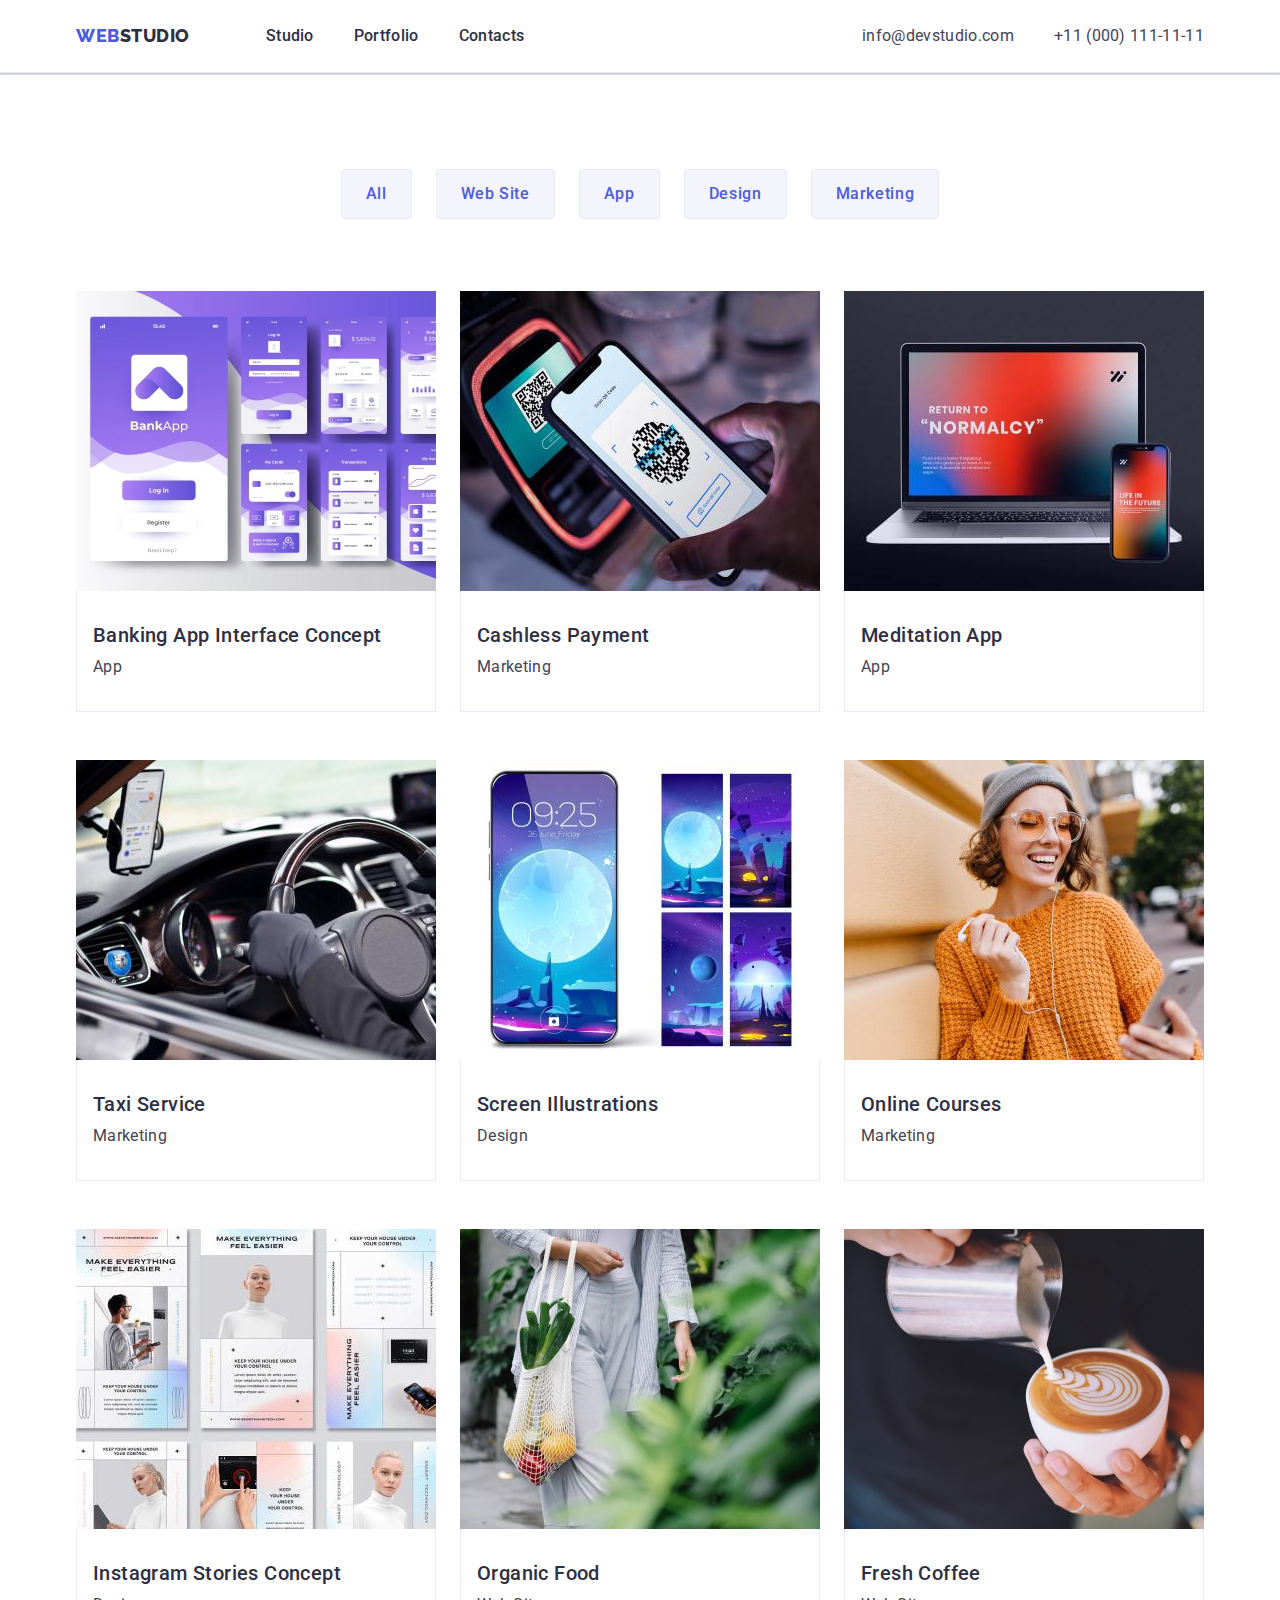
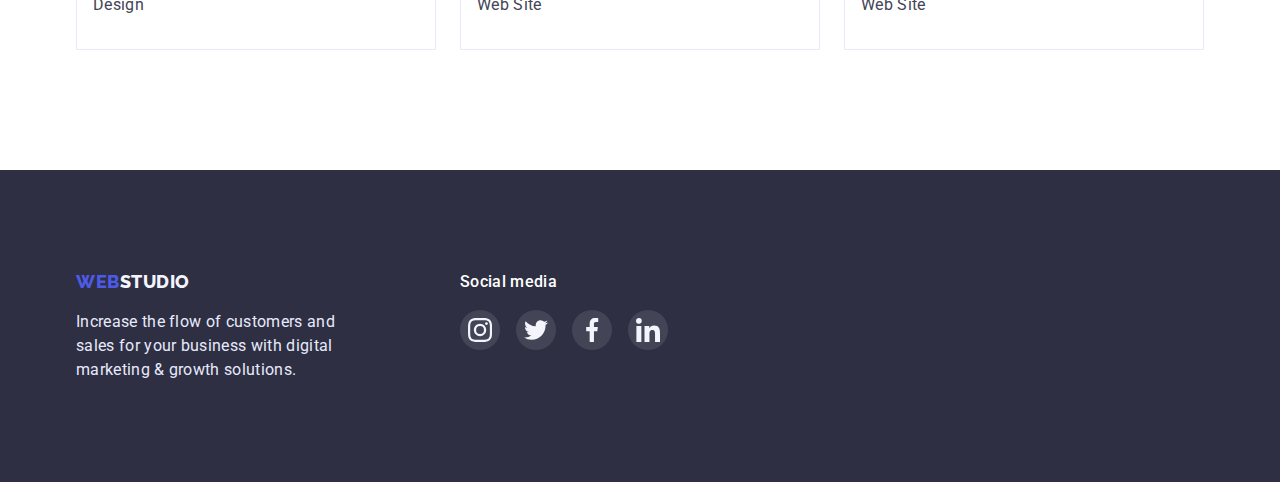
==== portfolio.html @ 2e8fc4ac "required" ====
<!DOCTYPE html>
<html lang="en">
  <head>
    <meta charset="UTF-8" />
    <meta http-equiv="X-UA-Compatible" content="IE=edge" />
    <meta name="viewport" content="width=device-width, initial-scale=1.0" />
    <title>Portfolio</title>

    <link rel="preconnect" href="https://fonts.googleapis.com" />
    <link rel="preconnect" href="https://fonts.gstatic.com" crossorigin />
    <link
      href="https://fonts.googleapis.com/css2?family=Raleway:wght@800&family=Roboto:wght@400;500;700;900&display=swap"
      rel="stylesheet"
    />
    <link
      rel="stylesheet"
      href="https://cdnjs.cloudflare.com/ajax/libs/modern-normalize/1.1.0/modern-normalize.min.css"
    />
    <link rel="stylesheet" href="./css/styles.css" />
  </head>
  <body>
    <!-- Шапка -->
    <header class="header header-box">
      <div class="container header-main">
        <nav class="nav-box">
          <a href="./index.html" class="header-logo link"
            >Web<span class="logo-item-studio">Studio</span></a
          >

          <ul class="nav-list list">
            <li class="nav-list-item">
              <a href="./index.html" class="nav-item link">Studio</a>
            </li>
            <li class="nav-list-item">
              <a href="./portfolio.html" class="nav-item link">Portfolio</a>
            </li>
            <li class="nav-list-item">
              <a href="" class="nav-item link">Contacts</a>
            </li>
          </ul>
        </nav>

        <!-- Контактна інформація -->
        <address class="address">
          <ul class="address-list list">
            <li class="address-item">
              <a href="mailto:info@devstudio.com" class="address-mail link"
                >info@devstudio.com</a
              >
            </li>
            <li class="address-item">
              <a href="tel:+110001111111" class="address-mail link"
                >+11 (000) 111-11-11</a
              >
            </li>
          </ul>
        </address>
      </div>
    </header>
    <!-- main -->
    <main>
      <section class="portfolio-section section">
        <h1 hidden class="values-title">Our work</h1>
        <!-- list battons -->
        <div class="container">
          <ul class="portfolio-btn-list list">
            <li class="portfolio-btn-item">
              <button type="button" class="portfolio-btn">All</button>
            </li>

            <li class="portfolio-btn-item">
              <button type="button" class="portfolio-btn">Web Site</button>
            </li>
            <li class="portfolio-btn-item">
              <button type="button" class="portfolio-btn">App</button>
            </li>
            <li class="portfolio-btn-item">
              <button type="button" class="portfolio-btn">Design</button>
            </li>
            <li class="portfolio-btn-item">
              <button type="button" class="portfolio-btn">Marketing</button>
            </li>
          </ul>

          <!-- list links -->
          <ul class="projects-list list">
            <li class="projects-list-item">
              <a href="#" class="projects-list-link link"
                ><img
                  src="./images-portfolio/image-bankingapp.jpg"
                  alt="link our work"
                  width="360"
                  height="300"
                />
                <div class="project-item-text">
                  <h2 class="project-link-title">
                    Banking App Interface Concept
                  </h2>
                  <p class="projects-link-text">App</p>
                </div>
              </a>
            </li>
            <li class="projects-list-item">
              <a href="#" class="projects-list-link link"
                ><img
                  src="./images-portfolio/image2.jpg"
                  alt="link our work"
                  width="360"
                  height="300"
                />
                <div class="project-item-text">
                  <h2 class="project-link-title">Cashless Payment</h2>
                  <p class="projects-link-text">Marketing</p>
                </div>
              </a>
            </li>
            <li class="projects-list-item">
              <a href="#" class="projects-list-link link"
                ><img
                  src="./images-portfolio/image3.jpg"
                  alt="link our work"
                  width="360"
                  height="300"
                />
                <div class="project-item-text">
                  <h2 class="project-link-title">Meditation App</h2>
                  <p class="projects-link-text">App</p>
                </div>
              </a>
            </li>
            <li class="projects-list-item">
              <a href="#" class="projects-list-link link"
                ><img
                  src="./images-portfolio/image4.jpg"
                  alt="link our work"
                  width="360"
                  height="300"
                />
                <div class="project-item-text">
                  <h2 class="project-link-title">Taxi Service</h2>
                  <p class="projects-link-text">Marketing</p>
                </div>
              </a>
            </li>
            <li class="projects-list-item">
              <a href="#" class="projects-list-link link"
                ><img
                  src="./images-portfolio/image5.jpg"
                  alt="link our work"
                  width="360"
                  height="300"
                />
                <div class="project-item-text">
                  <h2 class="project-link-title">Screen Illustrations</h2>
                  <p class="projects-link-text">Design</p>
                </div>
              </a>
            </li>
            <li class="projects-list-item">
              <a href="#" class="projects-list-link link"
                ><img
                  src="./images-portfolio/image6.jpg"
                  alt="link our work"
                  width="360"
                  height="300"
                />
                <div class="project-item-text">
                  <h2 class="project-link-title">Online Courses</h2>
                  <p class="projects-link-text">Marketing</p>
                </div>
              </a>
            </li>
            <li class="projects-list-item">
              <a href="#" class="projects-list-link link"
                ><img
                  src="./images-portfolio/image7.jpg"
                  alt="link our work"
                  width="360"
                  height="300"
                />
                <div class="project-item-text">
                  <h2 class="project-link-title">Instagram Stories Concept</h2>
                  <p class="projects-link-text">Design</p>
                </div>
              </a>
            </li>
            <li class="projects-list-item">
              <a href="#" class="projects-list-link link"
                ><img
                  src="./images-portfolio/image8.jpg"
                  alt="link our work"
                  width="360"
                  height="300"
                />
                <div class="project-item-text">
                  <h2 class="project-link-title">Organic Food</h2>
                  <p class="projects-link-text">Web Site</p>
                </div>
              </a>
            </li>
            <li class="projects-list-item">
              <a href="#" class="projects-list-link link"
                ><img
                  src="./images-portfolio/image9.jpg"
                  alt="link our work"
                  width="360"
                  height="300"
                />
                <div class="project-item-text">
                  <h2 class="project-link-title">Fresh Coffee</h2>
                  <p class="projects-link-text">Web Site</p>
                </div>
              </a>
            </li>
          </ul>
        </div>
      </section>
    </main>

    <!-- Footer -->
    <footer class="footer">
      <div class="container footer-container">
        <div class="footer-box">
          <a href="./index.html" class="header-logo link footer-logo"
            >Web<span class="logo-footer-studio">Studio</span></a
          >

          <p class="footer-text">
            Increase the flow of customers and sales for your business with
            digital marketing & growth solutions.
          </p>
        </div>
        <div class="footer-box-item">
          <h2 class="social-media-title">Social media</h2>
          <ul class="social-media-list list">
            <li class="icons-item">
              <a href="#" class="team-link-icon link social-media-icons"
                ><svg width="24px" height="24px">
                  <use
                    href="./images/icons.svg#icon-instagram"
                    class="team-icon-body"
                  ></use></svg
              ></a>
            </li>
            <li class="icons-item">
              <a href="#" class="team-link-icon link social-media-icons"
                ><svg width="24px" height="24px">
                  <use
                    href="./images/icons.svg#icon-twitter"
                    class="team-icon-body"
                  ></use></svg
              ></a>
            </li>
            <li class="icons-item">
              <a href="#" class="team-link-icon link social-media-icons"
                ><svg width="24px" height="24px">
                  <use
                    href="./images/icons.svg#icon-facebook"
                    class="team-icon-body"
                  ></use></svg
              ></a>
            </li>
            <li class="icons-item">
              <a href="#" class="team-link-icon link social-media-icons"
                ><svg width="24px" height="24px">
                  <use
                    href="./images/icons.svg#icon-linkedin"
                    class="team-icon-body"
                  ></use></svg
              ></a>
            </li>
          </ul>
        </div>
      </div>
    </footer>
  </body>
</html>
---- css/styles.css ----
:root {
  --text-color: #434455;
  --dark-text: #2e2f42;
  --primary-brand: #4d5ae5;
  --accent-text: #e7e9fc;
  --presed-state: #404bbf;
  --success-text: #31d0aa;
  --subtle-text: #8e8f99;
  --light-text: #f4f4fd;
  --modal-overlay: rgba(46, 47, 66, 0.4);
  --hero-background: rgba(46, 47, 66, 0.7);
}

p,
h1,
h2,
h3,
h4,
h5,
h6 {
  margin: 0;
}

ul {
  padding-left: 0;
  margin: 0;
}

/* Body */
body {
  font-family: "Roboto", sans-serif;
  font-size: 16px;
  color: var(--text-color);
  background-color: #ffffff;
}

.section {
  padding-top: 120px;
  padding-bottom: 120px;
}

.list {
  list-style: none;
}
.link {
  text-decoration: none;
}

.container {
  width: 1158px;
  padding-right: 15px;
  padding-left: 15px;

  margin-right: auto;
  margin-left: auto;
}

/* Header */

.header {
  padding-top: 24px;
  padding-bottom: 24px;
  border-bottom: 1px solid var(--accent-text);
  box-shadow: 0px 2px 1px rgba(46, 47, 66, 0.08),
  0px 1px 1px rgba(46, 47, 66, 0.16), 0px 1px 6px rgba(46, 47, 66, 0.08);
}

.header-main {
  display: flex;

  align-items: center;
}

.nav-box {
  display: flex;
}

/* logo */
.header-logo {
  margin-right: 76px;

  font-family: "Raleway", sans-serif;
  font-style: normal;
  font-weight: 800;
  font-size: 18px;
  line-height: 1.33;
  color: var(--primary-brand);
  letter-spacing: 0.03em;
  text-transform: uppercase;
}

.logo-item-studio {
  color: var(--dark-text);
}

/* nav */
.nav-list {
  display: flex;
}

.nav-list-item:not(:last-child) {
  margin-right: 40px;
}

.nav-item {
  color: var(--dark-text);
  font-style: normal;
  font-weight: 500;

  line-height: 1.5;
  letter-spacing: 0.02em;
}
.nav-item:hover,
.nav-item:focus {
  color: var(--presed-state);
}
/* Contact information */
.address {
  margin-left: auto;

  font-style: normal;
}
.address-list {
  display: flex;
}

.address-item:not(:last-child) {
  margin-right: 40px;
}

.address-mail {
  color: var(--text-color);
  font-size: 16px;
  line-height: 1.5;
  letter-spacing: 0.02em;
}
.address-mail:hover,
.address-mail:focus {
  color: var(--presed-state);
}
.address-tel {
  color: var(--text-color);
  font-size: 16px;
  line-height: 1.5;
  letter-spacing: 0.02em;
}
.address-tel:hover,
.address-tel:focus {
  color: var(--presed-state);
}

/* Start Index.html main */

/* Hero page */
.hero {
  padding-bottom: 188px;
  padding-top: 188px;
  text-align: center;
  
  background-color: var(--dark-text);
  max-width: 1440px;
 
  margin-right: auto;
  margin-left: auto;
  background-image: linear-gradient(
      var(--hero-background),
      var(--hero-background)
    ),
    url(../images/people-office.jpg);
  /* /* background-image: url(../images/people-office\ 1.jpg); */
  background-repeat: no-repeat;
  background-position: center;
  background-size: cover;
}

.hero-title {
  width: 496px;
  color: #ffffff;
  font-style: normal;
  font-weight: 700;
  font-size: 56px;
  line-height: 1.07;

  letter-spacing: 0.02em;
  margin: 0 auto;
}
.hero-btn {
  margin-top: 48px;
  padding: 16px 32px;
  border-color: transparent;
  min-width: 169px;

  border: 0;
  border-radius: 4px;
  cursor: pointer;
  box-shadow: 0px 4px 4px rgba(0, 0, 0, 0.15);
  font-size: 16px;
  color: #ffffff;
  font-style: normal;
  font-weight: 500;

  line-height: 1.5;

  letter-spacing: 0.04em;
  background-color: var(--primary-brand);
}
.hero-btn:hover,
.hero-btn:focus {
  background-color: #404bbf;
}
/* values of company (section 1) */

.values-list {
  display: flex;
 
  gap: 24px;
}

.values-item {
  flex-basis: calc((100%-72px)/4);
}

.values-icon {
  display: flex;
  align-items: center;
  justify-content: center;
  width: 264px;
  height: 112px;
  border-radius: 4px;
  background-color: var(--light-text);
 
}

.values-title {
  position: absolute;
  word-spacing: nowrap;
  width: 1px;
  height: 1px;
  overflow: hidden;
  border: 0;
  padding: 0;
  clip: rect(0 0 0 0);
  clip-path: inset(50%);
  margin: -1px;

}

.values-list {
  display: flex;
  gap: 24px;
}



.values-item-title {
margin-top: 8px;
margin-bottom: 8px;
}

.secondary-title {
  color: var(--dark-text);
  font-style: normal;
  font-weight: 500;
  font-size: 20px;
  line-height: 1.2;
  letter-spacing: 0.02em;
}

.values-item-text {
  line-height: 1.5;
  letter-spacing: 0.02em;
}
/* Work section 2 */
.work {
  padding-top: 0;
}

.work-title {
  margin-bottom: 72px;
}

.primary-title {
  color: var(--dark-text);
  font-style: normal;
  font-weight: 700;
  font-size: 36px;
  line-height: 1.11;
  text-align: center;
  letter-spacing: 0.02em;
  text-transform: capitalize;
}
img {
  display: block;
}

.work-list {
  display: flex;
  padding: 0;
}

.work-item:not(:last-child) {
  margin-right: 24px;
}
/* Our Team */
.team {
  background-color: var(--light-text);
}

.team-title {
  margin-bottom: 72px;
}

.team-list {
  display: flex;
}

.team-item {
  background-color: #ffffff;
  flex-direction: column;
  justify-content: center;
  align-items: center;

  gap: 32px;
  box-shadow: 0px 1px 6px rgba(46, 47, 66, 0.08),
    0px 1px 1px rgba(46, 47, 66, 0.16), 0px 2px 1px rgba(46, 47, 66, 0.08);
  border-radius: 0px 0px 4px 4px;
}

.team-item:not(:last-child) {
  margin-right: 24px;
}

.team-card {
  padding: 32px 16px;
}

.team-card-title {
  color: var(--dark-text);
  font-style: normal;
  font-weight: 500;
  font-size: 20px;
  line-height: 1.2;
  text-align: center;
  letter-spacing: 0.02em;
  margin-bottom: 8px;
  
}

.team-card-text {
  line-height: 1.5;
  text-align: center;
  letter-spacing: 0.02em;
  margin-bottom: 8px;
}

.icons-list {
  display: flex;
  justify-content: center;
  gap: 24px;
}

.team-link-icon {
  width: 40px;
  height: 40px;
  border-radius: 50%;
  background-color: var(--primary-brand);
  display: flex;
  align-items: center;
  justify-content: center;
}

.team-link-icon:hover,
.team-link-icon:focus {
  background-color: var(--presed-state);
}

.icons-item {
  border-radius: 50%;
}

.icons-body {
  width: 16px;
  height: 16px;
}

/**------Customers-------**/
.customers-title {
  margin-bottom: 72px;
}

.customers-list {
  display: flex;
  gap: 24px;
}

.customers-link {
  display: flex;
  justify-content: center;
  align-items: center;
  border: 1px solid #8e8f99;
  border-radius: 4px;
  width: 168px;
  height: 88px;
  padding: 16px 32px;
  fill: var(--subtle-text);
}
.customers-link:hover,
.customers-link:focus {
  border-color: var(--presed-state);
  fill: var(--presed-state);
}

.customers-body {
  width: 104px;
  height: 56px;
}

/* Finish Index.html main */

/* Footer */
.footer {
  background-color: #2e2f42;
  padding-top: 100px;
  padding-bottom: 100px;
}

.footer-container {
  display: flex;
  gap: 120px;
}
.footer-box {

  width: 264px;

}

.footer-logo {
  margin: 0;
}

.footer-text {
margin-top: 16px;
  color: var(--accent-text);
  line-height: 1.5;
  letter-spacing: 0.02em;
}
.logo-footer-studio {
  line-height: 1.17;
  color: var(--light-text);
}

.footer-box-item {
  width: 208px;
  height: 80px;
}

.social-media-title {
  font-weight: 500;
  font-style: normal;
  font-size: 16px;
  line-height: 1.5;
  letter-spacing: 0.02em;
  color: #ffffff;
  margin-bottom: 16px;
}

.social-media-list {
  display: flex;
  justify-content: center;
  gap: 16px;
}
.social-media-icons {
  background-color: var(--text-color);
}

.social-media-icons:hover,
.social-media-icons:focus {
  background-color: var(--success-text);
}

/* Portfolio */

.header-box {
  border-bottom: 1px solid #e7e9fc;
 
}

/* Main */
.portfolio-section {
  padding-top: 96px;
}
/* Buttons list */

.portfolio-btn-list {
  display: flex;
  flex-direction: row;

  justify-content: center;
  padding: 0px;
  gap: 24px;
}

.portfolio-btn {
  padding: 12px 24px;
  min-width: 69px;
  background-color: var(--light-text);
  color: var(--primary-brand);
  font-family: "Roboto", sans-serif;
  font-style: normal;
  font-weight: 500;
  font-size: 16px;
  line-height: 1.5;

  text-align: center;
  letter-spacing: 0.04em;
  cursor: pointer;

  border: 1px solid var(--accent-text);
  
border-radius: 4px;
border-radius: 4px;

  border-radius: 4px;

}
.portfolio-btn:hover,
.portfolio-btn:focus {
  background-color: var(--presed-state);
  color: #ffffff;
  border-color: transparent;
  box-shadow: 0px 3px 1px rgba(0, 0, 0, 0.1), 0px 2px 1px rgba(0, 0, 0, 0.08),
    0px 2px 2px rgba(0, 0, 0, 0.12);
}

/* examples works */
.projects-list {
  display: flex;
  flex-wrap: wrap;

  gap: 48px 24px;
  margin-top: 72px;
}

.projects-list-link {
display: block;
}

.projects-list-link:hover,
.projects-list-link:focus {
  box-shadow: 0px 1px 6px rgba(46, 47, 66, 0.08), 0px 1px 1px rgba(46, 47, 66, 0.16), 0px 2px 1px rgba(46, 47, 66, 0.08);
}

.project-list-item {
  width: calc((100% - 24px * 2) / 3);
}


.project-link-title {
  color: var(--dark-text);
  font-family: "Roboto";
  font-style: normal;
  font-weight: 500;
  font-size: 20px;
  line-height: 1.2;
  letter-spacing: 0.02em;

  margin-bottom: 8px;
}

.projects-link-text {
  color: var(--text-color);
  line-height: 1.5;
  letter-spacing: 0.02em;
}
.project-item-text {
  padding: 32px 16px;

  border: 1px solid var(--accent-text);
  border-top: none;
}
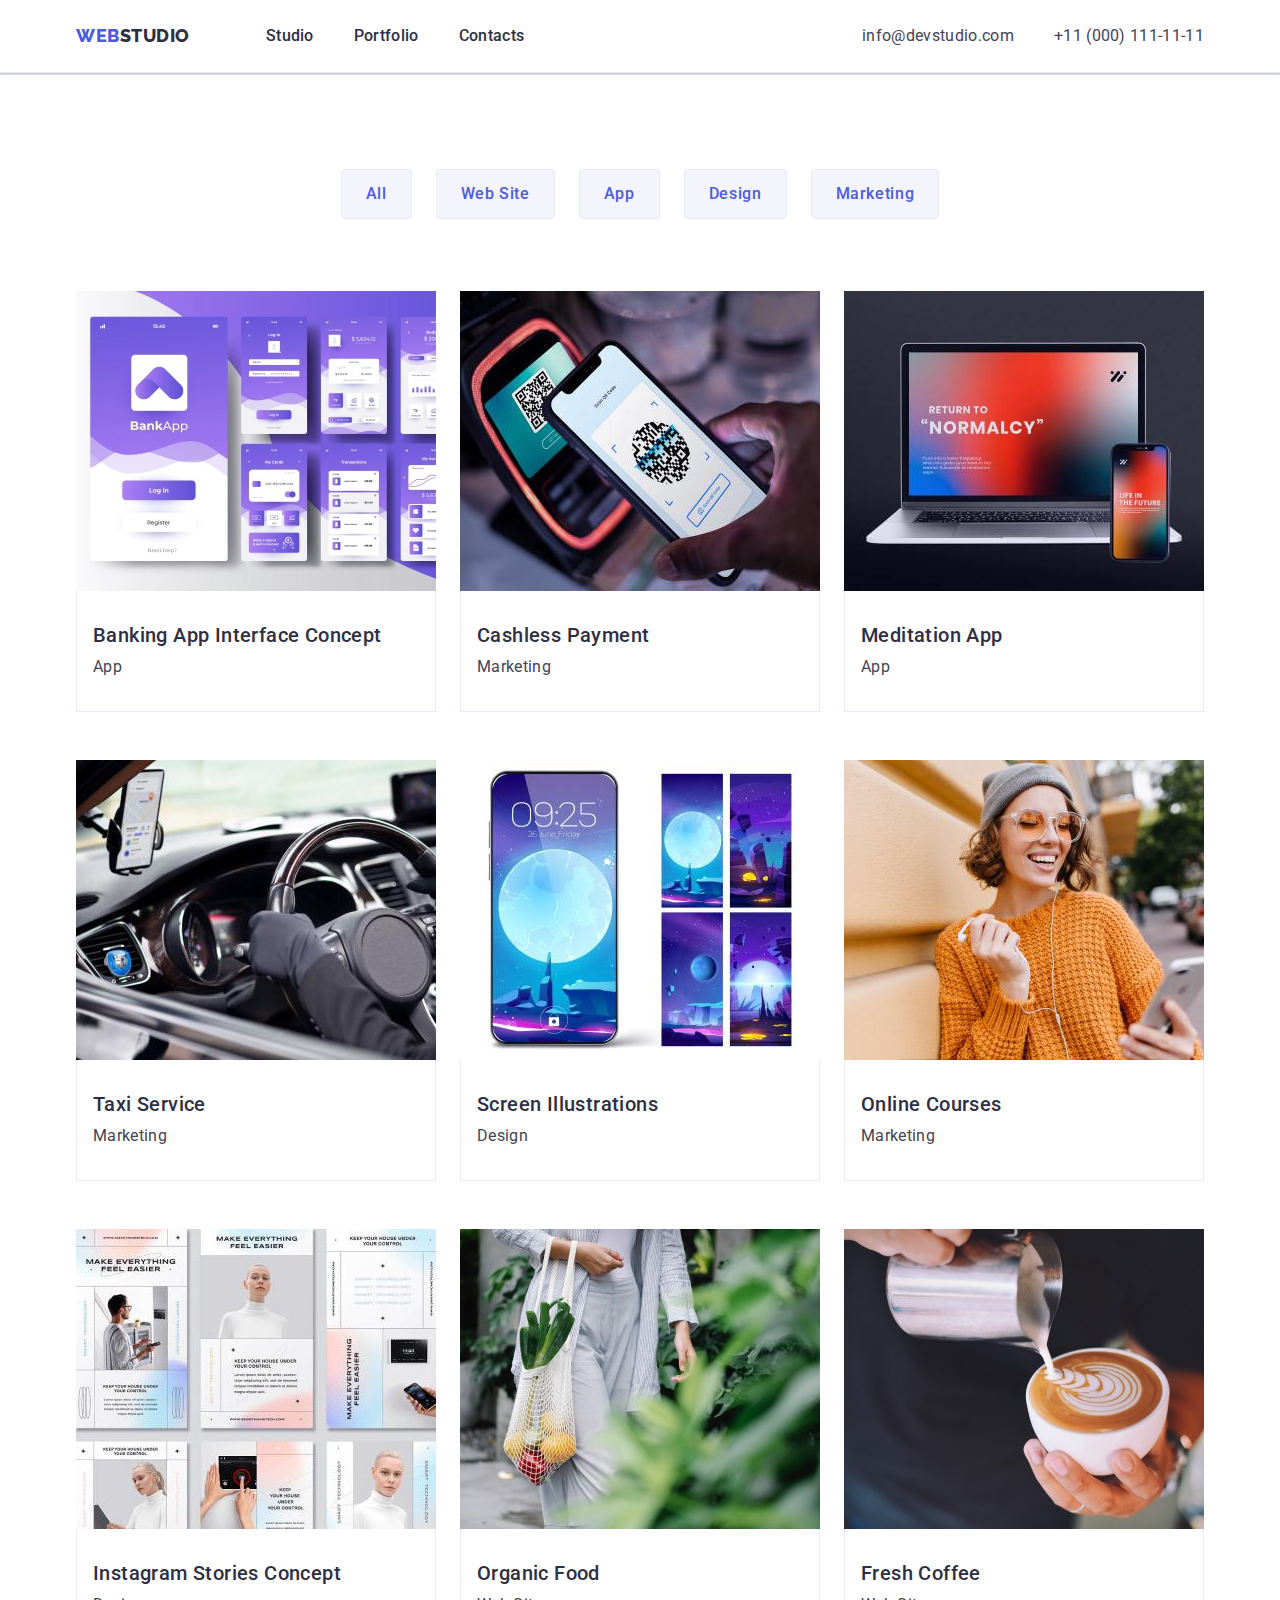
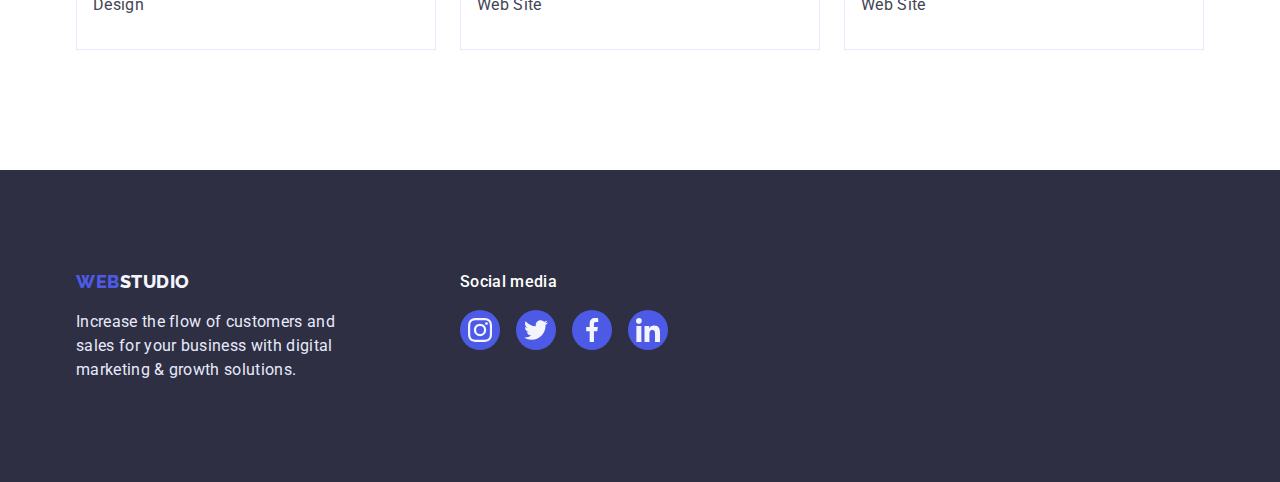
==== commit e2d46562: "HW5" ====
--- a/portfolio.html
+++ b/portfolio.html
@@ -85,13 +85,22 @@
           <!-- list links -->
           <ul class="projects-list list">
             <li class="projects-list-item">
-              <a href="#" class="projects-list-link link"
-                ><img
-                  src="./images-portfolio/image-bankingapp.jpg"
-                  alt="link our work"
-                  width="360"
-                  height="300"
-                />
+              <a href="#" class="projects-list-link link">
+                <div class="foto-block">
+                  <img
+                    src="./images-portfolio/image-bankingapp.jpg"
+                    alt="link our work"
+                    width="360"
+                    height="300"
+                  />
+                  <div class="style-text-box">
+                    <p class="style-text">
+                      14 Stylish and User-Friendly App Design Concepts · Task
+                      Manager App · Calorie Tracker App · Exotic Fruit Ecommerce
+                      App · Cloud Storage App
+                    </p>
+                  </div>
+                </div>
                 <div class="project-item-text">
                   <h2 class="project-link-title">
                     Banking App Interface Concept
@@ -102,12 +111,21 @@
             </li>
             <li class="projects-list-item">
               <a href="#" class="projects-list-link link"
-                ><img
-                  src="./images-portfolio/image2.jpg"
-                  alt="link our work"
-                  width="360"
-                  height="300"
-                />
+                ><div class="foto-block">
+                  <img
+                    src="./images-portfolio/image2.jpg"
+                    alt="link our work"
+                    width="360"
+                    height="300"
+                  />
+                  <div class="style-text-box">
+                    <p class="style-text">
+                      14 Stylish and User-Friendly App Design Concepts · Task
+                      Manager App · Calorie Tracker App · Exotic Fruit Ecommerce
+                      App · Cloud Storage App
+                    </p>
+                  </div>
+                </div>
                 <div class="project-item-text">
                   <h2 class="project-link-title">Cashless Payment</h2>
                   <p class="projects-link-text">Marketing</p>
@@ -116,12 +134,21 @@
             </li>
             <li class="projects-list-item">
               <a href="#" class="projects-list-link link"
-                ><img
-                  src="./images-portfolio/image3.jpg"
-                  alt="link our work"
-                  width="360"
-                  height="300"
-                />
+                ><div class="foto-block">
+                  <img
+                    src="./images-portfolio/image3.jpg"
+                    alt="link our work"
+                    width="360"
+                    height="300"
+                  />
+                  <div class="style-text-box">
+                    <p class="style-text">
+                      14 Stylish and User-Friendly App Design Concepts · Task
+                      Manager App · Calorie Tracker App · Exotic Fruit Ecommerce
+                      App · Cloud Storage App
+                    </p>
+                  </div>
+                </div>
                 <div class="project-item-text">
                   <h2 class="project-link-title">Meditation App</h2>
                   <p class="projects-link-text">App</p>
@@ -130,12 +157,21 @@
             </li>
             <li class="projects-list-item">
               <a href="#" class="projects-list-link link"
-                ><img
-                  src="./images-portfolio/image4.jpg"
-                  alt="link our work"
-                  width="360"
-                  height="300"
-                />
+                ><div class="foto-block">
+                  <img
+                    src="./images-portfolio/image4.jpg"
+                    alt="link our work"
+                    width="360"
+                    height="300"
+                  />
+                  <div class="style-text-box">
+                    <p class="style-text">
+                      14 Stylish and User-Friendly App Design Concepts · Task
+                      Manager App · Calorie Tracker App · Exotic Fruit Ecommerce
+                      App · Cloud Storage App
+                    </p>
+                  </div>
+                </div>
                 <div class="project-item-text">
                   <h2 class="project-link-title">Taxi Service</h2>
                   <p class="projects-link-text">Marketing</p>
@@ -144,12 +180,21 @@
             </li>
             <li class="projects-list-item">
               <a href="#" class="projects-list-link link"
-                ><img
-                  src="./images-portfolio/image5.jpg"
-                  alt="link our work"
-                  width="360"
-                  height="300"
-                />
+                ><div class="foto-block">
+                  <img
+                    src="./images-portfolio/image5.jpg"
+                    alt="link our work"
+                    width="360"
+                    height="300"
+                  />
+                  <div class="style-text-box">
+                    <p class="style-text">
+                      14 Stylish and User-Friendly App Design Concepts · Task
+                      Manager App · Calorie Tracker App · Exotic Fruit Ecommerce
+                      App · Cloud Storage App
+                    </p>
+                  </div>
+                </div>
                 <div class="project-item-text">
                   <h2 class="project-link-title">Screen Illustrations</h2>
                   <p class="projects-link-text">Design</p>
@@ -158,12 +203,21 @@
             </li>
             <li class="projects-list-item">
               <a href="#" class="projects-list-link link"
-                ><img
-                  src="./images-portfolio/image6.jpg"
-                  alt="link our work"
-                  width="360"
-                  height="300"
-                />
+                ><div class="foto-block">
+                  <img
+                    src="./images-portfolio/image6.jpg"
+                    alt="link our work"
+                    width="360"
+                    height="300"
+                  />
+                  <div class="style-text-box">
+                    <p class="style-text">
+                      14 Stylish and User-Friendly App Design Concepts · Task
+                      Manager App · Calorie Tracker App · Exotic Fruit Ecommerce
+                      App · Cloud Storage App
+                    </p>
+                  </div>
+                </div>
                 <div class="project-item-text">
                   <h2 class="project-link-title">Online Courses</h2>
                   <p class="projects-link-text">Marketing</p>
@@ -172,12 +226,21 @@
             </li>
             <li class="projects-list-item">
               <a href="#" class="projects-list-link link"
-                ><img
-                  src="./images-portfolio/image7.jpg"
-                  alt="link our work"
-                  width="360"
-                  height="300"
-                />
+                ><div class="foto-block">
+                  <img
+                    src="./images-portfolio/image7.jpg"
+                    alt="link our work"
+                    width="360"
+                    height="300"
+                  />
+                  <div class="style-text-box">
+                    <p class="style-text">
+                      14 Stylish and User-Friendly App Design Concepts · Task
+                      Manager App · Calorie Tracker App · Exotic Fruit Ecommerce
+                      App · Cloud Storage App
+                    </p>
+                  </div>
+                </div>
                 <div class="project-item-text">
                   <h2 class="project-link-title">Instagram Stories Concept</h2>
                   <p class="projects-link-text">Design</p>
@@ -186,12 +249,21 @@
             </li>
             <li class="projects-list-item">
               <a href="#" class="projects-list-link link"
-                ><img
-                  src="./images-portfolio/image8.jpg"
-                  alt="link our work"
-                  width="360"
-                  height="300"
-                />
+                ><div class="foto-block">
+                  <img
+                    src="./images-portfolio/image8.jpg"
+                    alt="link our work"
+                    width="360"
+                    height="300"
+                  />
+                  <div class="style-text-box">
+                    <p class="style-text">
+                      14 Stylish and User-Friendly App Design Concepts · Task
+                      Manager App · Calorie Tracker App · Exotic Fruit Ecommerce
+                      App · Cloud Storage App
+                    </p>
+                  </div>
+                </div>
                 <div class="project-item-text">
                   <h2 class="project-link-title">Organic Food</h2>
                   <p class="projects-link-text">Web Site</p>
@@ -200,12 +272,21 @@
             </li>
             <li class="projects-list-item">
               <a href="#" class="projects-list-link link"
-                ><img
-                  src="./images-portfolio/image9.jpg"
-                  alt="link our work"
-                  width="360"
-                  height="300"
-                />
+                ><div class="foto-block">
+                  <img
+                    src="./images-portfolio/image9.jpg"
+                    alt="link our work"
+                    width="360"
+                    height="300"
+                  />
+                  <div class="style-text-box">
+                    <p class="style-text">
+                      14 Stylish and User-Friendly App Design Concepts · Task
+                      Manager App · Calorie Tracker App · Exotic Fruit Ecommerce
+                      App · Cloud Storage App
+                    </p>
+                  </div>
+                </div>
                 <div class="project-item-text">
                   <h2 class="project-link-title">Fresh Coffee</h2>
                   <p class="projects-link-text">Web Site</p>
--- a/css/styles.css
+++ b/css/styles.css
@@ -62,7 +62,7 @@
   padding-bottom: 24px;
   border-bottom: 1px solid var(--accent-text);
   box-shadow: 0px 2px 1px rgba(46, 47, 66, 0.08),
-  0px 1px 1px rgba(46, 47, 66, 0.16), 0px 1px 6px rgba(46, 47, 66, 0.08);
+    0px 1px 1px rgba(46, 47, 66, 0.16), 0px 1px 6px rgba(46, 47, 66, 0.08);
 }
 
 .header-main {
@@ -103,17 +103,42 @@
 }
 
 .nav-item {
+  position: relative;
   color: var(--dark-text);
+  transition: color 250ms cubic-bezier(0.4, 0, 0.2, 1);
+
   font-style: normal;
   font-weight: 500;
 
   line-height: 1.5;
   letter-spacing: 0.02em;
 }
+
+.nav-item::after {
+  content: "";
+  position: absolute;
+  left: 0;
+  top: 42px;
+
+  display: block;
+  width: 100%;
+  height: 4px;
+  background: var(--presed-state);
+  border-radius: 2px;
+
+  transform: scaleX(0);
+  transition: transform 250ms cubic-bezier(0.4, 0, 0.2, 1);
+}
+.nav-item:hover::after,
+.nav-item:focus::after {
+  transform: scaleX(1);
+}
+
 .nav-item:hover,
 .nav-item:focus {
   color: var(--presed-state);
 }
+
 /* Contact information */
 .address {
   margin-left: auto;
@@ -130,6 +155,7 @@
 
 .address-mail {
   color: var(--text-color);
+  transition: color 250ms cubic-bezier(0.4, 0, 0.2, 1);
   font-size: 16px;
   line-height: 1.5;
   letter-spacing: 0.02em;
@@ -156,10 +182,10 @@
   padding-bottom: 188px;
   padding-top: 188px;
   text-align: center;
-  
+
   background-color: var(--dark-text);
   max-width: 1440px;
- 
+
   margin-right: auto;
   margin-left: auto;
   background-image: linear-gradient(
@@ -212,12 +238,12 @@
 
 .values-list {
   display: flex;
- 
+
   gap: 24px;
 }
 
 .values-item {
-  flex-basis: calc((100%-72px)/4);
+  flex-basis: calc((100%-72px) / 4);
 }
 
 .values-icon {
@@ -228,7 +254,6 @@
   height: 112px;
   border-radius: 4px;
   background-color: var(--light-text);
- 
 }
 
 .values-title {
@@ -242,7 +267,6 @@
   clip: rect(0 0 0 0);
   clip-path: inset(50%);
   margin: -1px;
-
 }
 
 .values-list {
@@ -250,11 +274,9 @@
   gap: 24px;
 }
 
-
-
 .values-item-title {
-margin-top: 8px;
-margin-bottom: 8px;
+  margin-top: 8px;
+  margin-bottom: 8px;
 }
 
 .secondary-title {
@@ -343,7 +365,6 @@
   text-align: center;
   letter-spacing: 0.02em;
   margin-bottom: 8px;
-  
 }
 
 .team-card-text {
@@ -360,13 +381,15 @@
 }
 
 .team-link-icon {
+  display: flex;
+  align-items: center;
+  justify-content: center;
+
   width: 40px;
   height: 40px;
   border-radius: 50%;
   background-color: var(--primary-brand);
-  display: flex;
-  align-items: center;
-  justify-content: center;
+  transition: background-color 250ms cubic-bezier(0.4, 0, 0.2, 1);
 }
 
 .team-link-icon:hover,
@@ -397,12 +420,16 @@
   display: flex;
   justify-content: center;
   align-items: center;
-  border: 1px solid #8e8f99;
-  border-radius: 4px;
+
   width: 168px;
   height: 88px;
   padding: 16px 32px;
+
+  border: 1px solid #8e8f99;
+  border-radius: 4px;
   fill: var(--subtle-text);
+  transition: fill 250ms cubic-bezier(0.4, 0, 0.2, 1),
+    border 250ms cubic-bezier(0.4, 0, 0.2, 1);
 }
 .customers-link:hover,
 .customers-link:focus {
@@ -429,9 +456,7 @@
   gap: 120px;
 }
 .footer-box {
-
   width: 264px;
-
 }
 
 .footer-logo {
@@ -439,7 +464,7 @@
 }
 
 .footer-text {
-margin-top: 16px;
+  margin-top: 16px;
   color: var(--accent-text);
   line-height: 1.5;
   letter-spacing: 0.02em;
@@ -470,7 +495,7 @@
   gap: 16px;
 }
 .social-media-icons {
-  background-color: var(--text-color);
+  background-color: var(--primary-brand);
 }
 
 .social-media-icons:hover,
@@ -478,11 +503,66 @@
   background-color: var(--success-text);
 }
 
+/* -------------Backdrop modal -----------*/
+
+.backdrop {
+  position: fixed;
+  top: 0;
+  left: 0;
+  transition: opacity 250ms cubic-bezier(0.4, 0, 0.2, 1),
+    visibility 250ms cubic-bezier(0.4, 0, 0.2, 1);
+
+  width: 100%;
+  height: 100%;
+  background-color: var(--modal-overlay);
+}
+
+.backdrop.is-hidden {
+  opacity: 0;
+  visibility: hidden;
+  pointer-events: none;
+}
+
+.modal {
+  position: absolute;
+  top: 50%;
+  left: 50%;
+  transform: translate(-50%, -50%) scaleY(1);
+  transition: transform 250ms cubic-bezier(0.4, 0, 0.2, 1);
+
+  min-width: 408px;
+  min-height: 576px;
+  padding: 24px;
+
+  background-color: #fcfcfc;
+  box-shadow: 0px 1px 1px rgba(0, 0, 0, 0.14), 0px 1px 3px rgba(0, 0, 0, 0.12),
+    0px 2px 1px rgba(0, 0, 0, 0.2);
+  border-radius: 4px;
+}
+
+.backdrop.is-hidden .modal {
+  transform: translate(-50%, -50%) scaleY(0);
+}
+
+.button-close {
+  display: flex;
+  justify-content: center;
+  align-items: center;
+
+  width: 24px;
+  height: 24px;
+  margin-left: auto;
+
+  background-color: var(--accent-text);
+  border: 1px solid rgba(0, 0, 0, 0.1);
+  border-radius: 50%;
+  cursor: pointer;
+}
+
 /* Portfolio */
 
 .header-box {
   border-bottom: 1px solid #e7e9fc;
- 
 }
 
 /* Main */
@@ -503,6 +583,7 @@
 .portfolio-btn {
   padding: 12px 24px;
   min-width: 69px;
+
   background-color: var(--light-text);
   color: var(--primary-brand);
   font-family: "Roboto", sans-serif;
@@ -510,19 +591,19 @@
   font-weight: 500;
   font-size: 16px;
   line-height: 1.5;
-
   text-align: center;
   letter-spacing: 0.04em;
   cursor: pointer;
 
   border: 1px solid var(--accent-text);
-  
-border-radius: 4px;
-border-radius: 4px;
-
   border-radius: 4px;
 
-}
+  transition: background-color 250ms cubic-bezier(0.4, 0, 0.2, 1),
+    color 250ms cubic-bezier(0.4, 0, 0.2, 1),
+    border 250ms cubic-bezier(0.4, 0, 0.2, 1),
+    box-shadow 250ms cubic-bezier(0.4, 0, 0.2, 1);
+}
+
 .portfolio-btn:hover,
 .portfolio-btn:focus {
   background-color: var(--presed-state);
@@ -542,18 +623,50 @@
 }
 
 .projects-list-link {
-display: block;
+  display: block;
+  transition: box-shadow 250ms cubic-bezier(0.4, 0, 0.2, 1);
 }
 
 .projects-list-link:hover,
 .projects-list-link:focus {
-  box-shadow: 0px 1px 6px rgba(46, 47, 66, 0.08), 0px 1px 1px rgba(46, 47, 66, 0.16), 0px 2px 1px rgba(46, 47, 66, 0.08);
+  box-shadow: 0px 1px 6px rgba(46, 47, 66, 0.08),
+    0px 1px 1px rgba(46, 47, 66, 0.16), 0px 2px 1px rgba(46, 47, 66, 0.08);
 }
 
 .project-list-item {
   width: calc((100% - 24px * 2) / 3);
 }
 
+.foto-block {
+  position: relative;
+  overflow: hidden;
+}
+
+.style-text-box {
+  position: absolute;
+  top: 0;
+  left: 0;
+  width: 100%;
+  height: 100%;
+  background-color: var(--primary-brand);
+  padding: 40px 32px 0;
+
+  transform: translateY(100%);
+  transition: transform 250ms cubic-bezier(0.4, 0, 0.2, 1);
+}
+
+.projects-list-link:hover .style-text-box,
+.projects-list-link:focus .style-text-box {
+  transform: translateY(0%);
+}
+
+.style-text {
+  font-style: normal;
+  font-weight: 400;
+  line-height: 1.5;
+  letter-spacing: 0.02em;
+  color: var(--light-text);
+}
 
 .project-link-title {
   color: var(--dark-text);
@@ -578,5 +691,3 @@
   border: 1px solid var(--accent-text);
   border-top: none;
 }
-
-
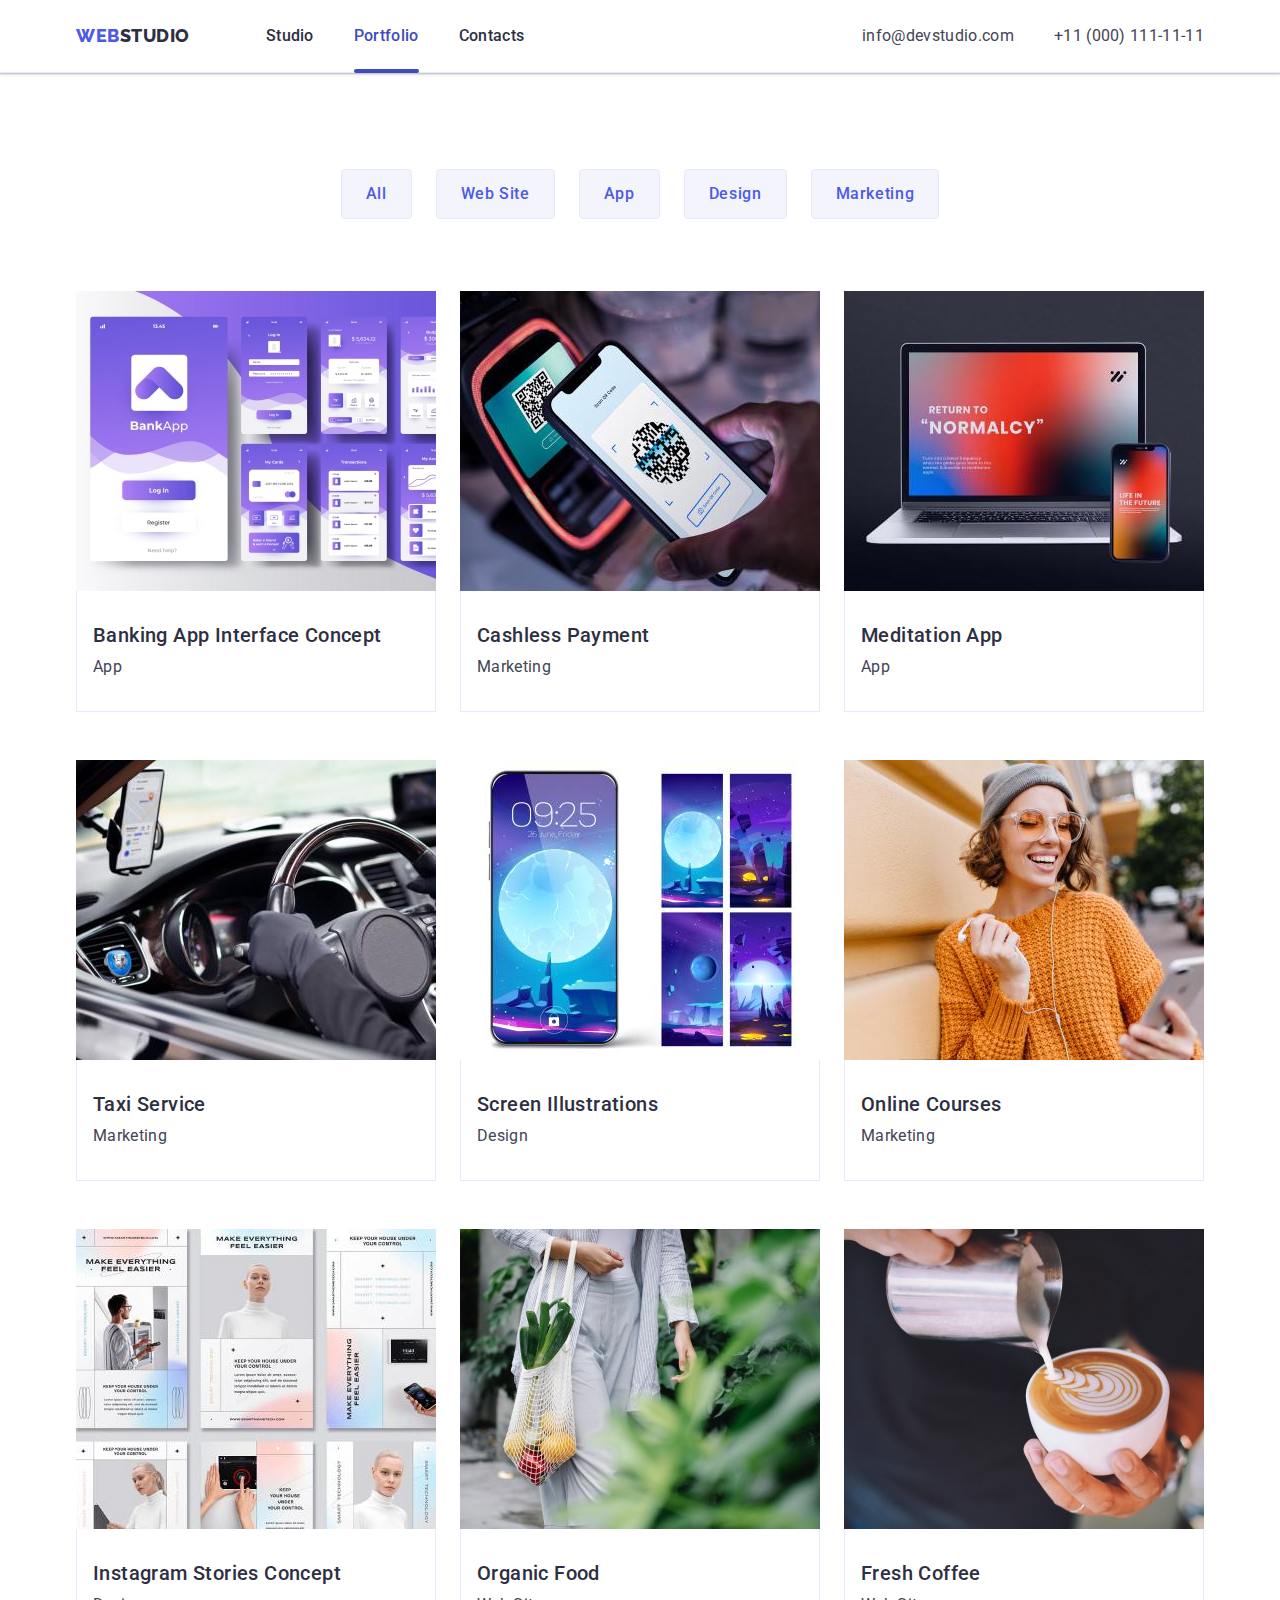
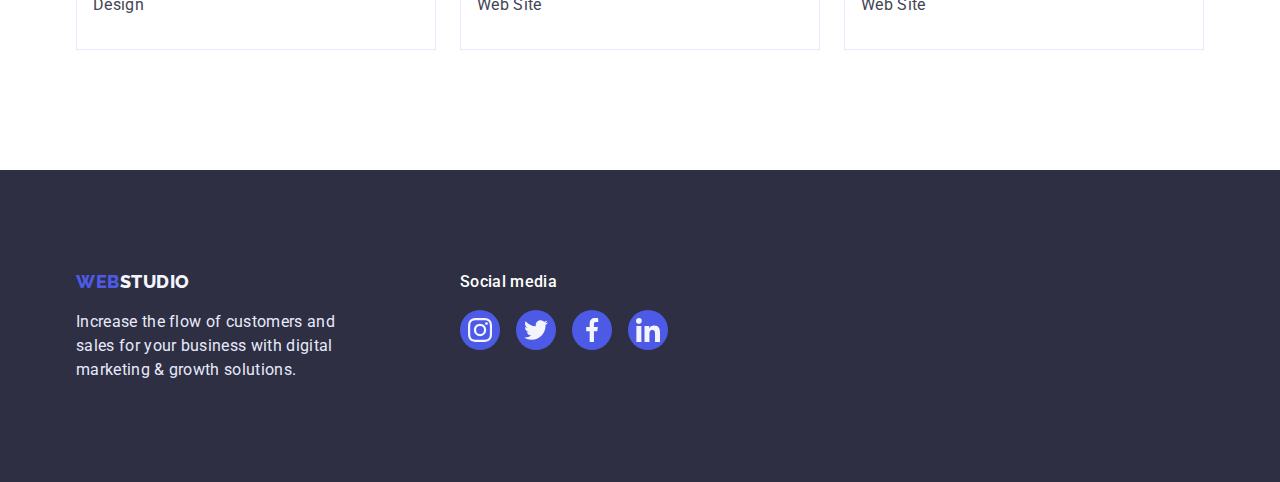
==== commit 1a6919aa: "HW5" ====
--- a/portfolio.html
+++ b/portfolio.html
@@ -32,7 +32,7 @@
               <a href="./index.html" class="nav-item link">Studio</a>
             </li>
             <li class="nav-list-item">
-              <a href="./portfolio.html" class="nav-item link">Portfolio</a>
+              <a href="./portfolio.html" class="nav-item link header-link-item">Portfolio</a>
             </li>
             <li class="nav-list-item">
               <a href="" class="nav-item link">Contacts</a>
--- a/css/styles.css
+++ b/css/styles.css
@@ -118,19 +118,22 @@
   content: "";
   position: absolute;
   left: 0;
-  top: 42px;
+  top: 43px;
 
   display: block;
   width: 100%;
   height: 4px;
-  background: var(--presed-state);
+  background-color: var(--presed-state);
   border-radius: 2px;
 
   transform: scaleX(0);
   transition: transform 250ms cubic-bezier(0.4, 0, 0.2, 1);
 }
-.nav-item:hover::after,
-.nav-item:focus::after {
+
+.nav-item.header-link-item {
+  color: var(--presed-state);
+}
+.nav-item.header-link-item::after {
   transform: scaleX(1);
 }
 
@@ -229,6 +232,7 @@
 
   letter-spacing: 0.04em;
   background-color: var(--primary-brand);
+  transition: background-color 250ms cubic-bezier(0.4, 0, 0.2, 1);
 }
 .hero-btn:hover,
 .hero-btn:focus {
@@ -429,7 +433,7 @@
   border-radius: 4px;
   fill: var(--subtle-text);
   transition: fill 250ms cubic-bezier(0.4, 0, 0.2, 1),
-    border 250ms cubic-bezier(0.4, 0, 0.2, 1);
+    border-color 250ms cubic-bezier(0.4, 0, 0.2, 1);
 }
 .customers-link:hover,
 .customers-link:focus {
@@ -557,6 +561,14 @@
   border: 1px solid rgba(0, 0, 0, 0.1);
   border-radius: 50%;
   cursor: pointer;
+  transition: background-color 250ms cubic-bezier(0.4, 0, 0.2, 1), 
+  fill 250ms cubic-bezier(0.4, 0, 0.2, 1);
+}
+
+.button-close:hover,
+.button-close:focus {
+  background-color: var(--presed-state);
+  fill: #ffffff;
 }
 
 /* Portfolio */
@@ -600,7 +612,7 @@
 
   transition: background-color 250ms cubic-bezier(0.4, 0, 0.2, 1),
     color 250ms cubic-bezier(0.4, 0, 0.2, 1),
-    border 250ms cubic-bezier(0.4, 0, 0.2, 1),
+    border-color 250ms cubic-bezier(0.4, 0, 0.2, 1),
     box-shadow 250ms cubic-bezier(0.4, 0, 0.2, 1);
 }
 
